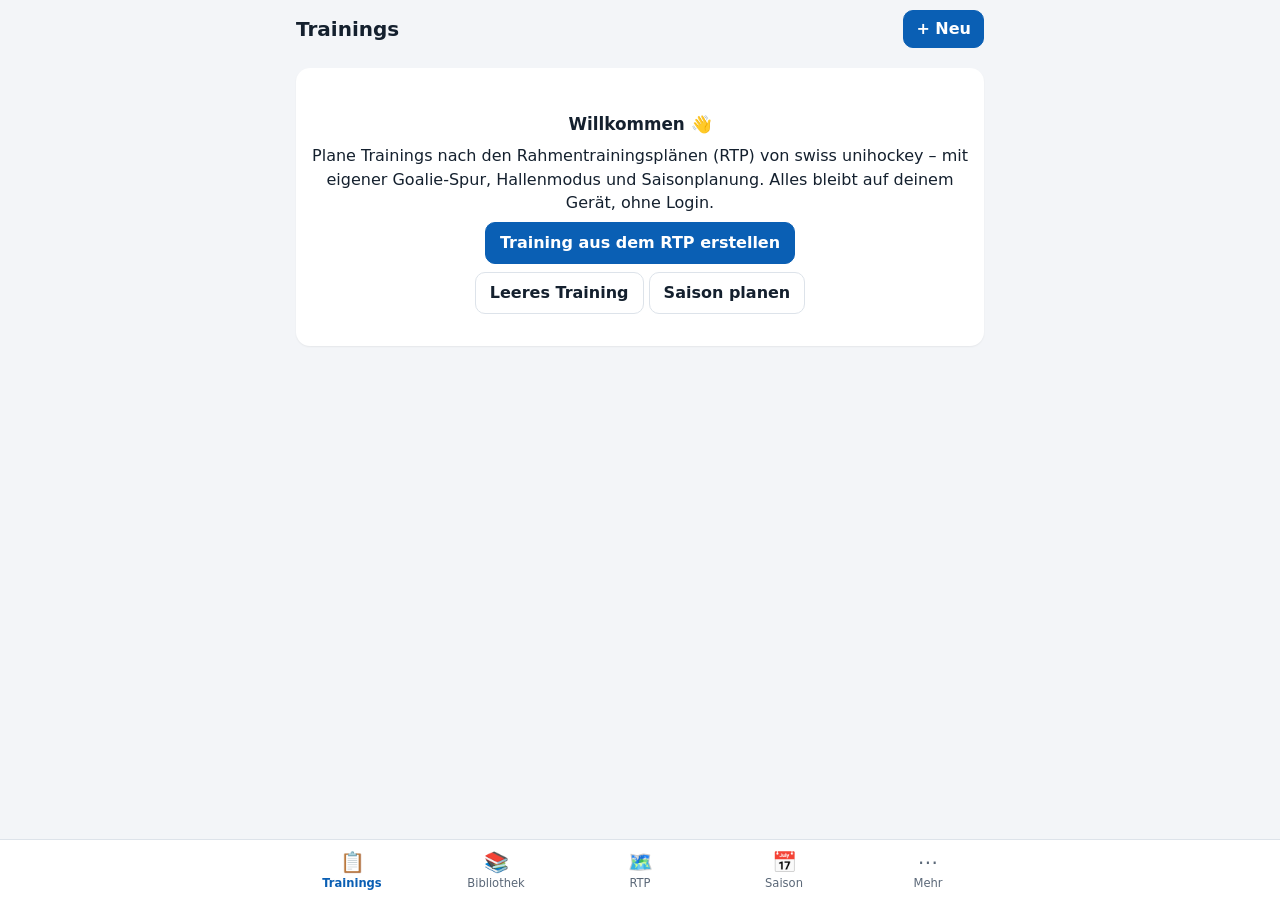
==== index.html @ 9d5b7905 "Unihockey-Trainingsplaner: erste Version Co-Authored-By: Claude Fable 5.2 <noreply@anthropic.com>" ====
<!doctype html>
<html lang="de">
<head>
<meta charset="utf-8">
<meta name="viewport" content="width=device-width,initial-scale=1,viewport-fit=cover">
<title>Unihockey Trainingsplaner</title>
<meta name="description" content="Trainings nach den Rahmentrainingsplänen planen – mit Goalie-Spur, Hallenmodus und Saisonplanung. Ohne Login, offline nutzbar.">
<meta name="theme-color" content="#0a5fb4">
<meta name="mobile-web-app-capable" content="yes">
<meta name="apple-mobile-web-app-capable" content="yes">
<meta name="apple-mobile-web-app-title" content="Trainingsplaner">
<link rel="manifest" href="manifest.webmanifest">
<link rel="icon" href="icon-192.png">
<link rel="apple-touch-icon" href="icon-192.png">
<link rel="stylesheet" href="style.css">
</head>
<body>
<main id="app"></main>
<nav id="nav"></nav>
<div id="modal"></div>
<div id="toast"></div>
<script src="data-rtp.js"></script>
<script src="data-goalie.js"></script>
<script src="qrcode.js"></script>
<script src="app.js"></script>
</body>
</html>
---- style.css ----
:root {
  --bg: #f3f5f8; --card: #fff; --text: #14202e; --muted: #5b6878; --line: #dde3ea; --pri: #0a5fb4; --pri-t: #fff;
  --gbg: #fff3e3; --gfg: #a5540a; --danger: #c0392b; --c: #6b7785; --nav: 60px;
}
@media (prefers-color-scheme: dark) {
  :root { --bg: #0e141b; --card: #18212b; --text: #e8eef5; --muted: #9aa8b8; --line: #2a3644; --pri: #4b9df0; --pri-t: #06182b; --gbg: #33250f; --gfg: #f0b673; --danger: #ef6b5c; }
}
* { box-sizing: border-box; -webkit-tap-highlight-color: transparent; }
html { -webkit-text-size-adjust: 100%; }
body { margin: 0; background: var(--bg); color: var(--text); font: 16px/1.45 system-ui, -apple-system, "Segoe UI", Roboto, sans-serif; overscroll-behavior-y: contain; }
#app { max-width: 720px; margin: 0 auto; padding: 0 16px calc(var(--nav) + 28px + env(safe-area-inset-bottom)); }
a { color: var(--pri); text-decoration: none; }
h1 { font-size: 1.25rem; margin: 0; flex: 1; overflow: hidden; text-overflow: ellipsis; white-space: nowrap; }
h2 { font-size: 1.05rem; margin: 20px 0 8px; } h3 { font-size: .95rem; margin: 16px 0 6px; }
.nomargin { margin: 0 0 4px; } p { margin: 8px 0; } ul { margin: 6px 0; padding-left: 20px; }
.muted { color: var(--muted); } .small { font-size: .86rem; } .center { text-align: center; justify-content: center; } .nowrap { white-space: nowrap; } .warn { color: var(--danger); }
.top { position: sticky; top: 0; z-index: 5; display: flex; align-items: center; gap: 10px; padding: calc(10px + env(safe-area-inset-top)) 0 10px; background: var(--bg); }
.back { font-size: 2rem; line-height: 1; padding: 0 10px 4px 0; }
.card { display: block; background: var(--card); color: var(--text); border-radius: 14px; padding: 12px 14px; margin: 10px 0; box-shadow: 0 1px 2px rgba(0, 0, 0, .06); }
.item, .lcard, .week[style] { border-left: 5px solid var(--c); }
.row { display: flex; align-items: center; gap: 8px; } .row.wrap { flex-wrap: wrap; } .grow { flex: 1; } .col { display: flex; flex-direction: column; gap: 8px; }
.row > b:first-child { flex: 1; min-width: 0; }
.grid2 { display: grid; grid-template-columns: 1fr 1fr; gap: 10px; }
.btn { display: inline-flex; align-items: center; justify-content: center; gap: 6px; min-height: 42px; padding: 8px 14px; border-radius: 10px; border: 1px solid var(--line); background: var(--card); color: var(--text); font: inherit; font-weight: 600; cursor: pointer; }
.btn.pri { background: var(--pri); color: var(--pri-t); border-color: var(--pri); }
.btn.sm { min-height: 34px; padding: 4px 10px; font-size: .86rem; } .btn.big { min-height: 54px; font-size: 1.1rem; flex: 1; }
.btn.block { width: 100%; margin: 10px 0; } .btn.danger { color: var(--danger); } .btn.gbtn { color: var(--gfg); background: var(--gbg); border-color: transparent; }
.btn:disabled { opacity: .4; }
label { display: block; font-size: .8rem; color: var(--muted); margin: 10px 0 0; }
input, select, textarea { width: 100%; font: inherit; color: var(--text); background: var(--bg); border: 1px solid var(--line); border-radius: 10px; padding: 9px 10px; margin-top: 3px; min-height: 42px; }
textarea { resize: vertical; line-height: 1.4; }
input.title { font-size: 1.15rem; font-weight: 700; background: transparent; border-color: transparent; padding-left: 0; }
input[type=search] { margin: 4px 0 8px; background: var(--card); }
details > summary { cursor: pointer; padding: 8px 0; font-weight: 600; } details.card > summary { padding: 2px 0; }
.dot { display: inline-block; width: 10px; height: 10px; border-radius: 50%; margin-right: 6px; background: var(--c); }
.chips { display: flex; flex-wrap: wrap; gap: 6px; margin: 8px 0; }
.chip { display: inline-flex; align-items: center; min-height: 32px; padding: 3px 11px; border-radius: 16px; border: 1px solid var(--line); background: var(--card); color: var(--text); font: inherit; font-size: .84rem; cursor: pointer; }
span.chip { min-height: 24px; cursor: default; } .chip[style] { border-color: var(--c); color: var(--c); }
.chip.sel { background: var(--pri); border-color: var(--pri); color: var(--pri-t); }
.bar { display: flex; height: 6px; border-radius: 3px; overflow: hidden; gap: 2px; margin-top: 8px; } .bar i { display: block; }
.item .name { flex: 1; min-width: 0; font-weight: 600; background: transparent; border-color: transparent; padding-left: 2px; }
.item .min { width: 54px; padding: 9px 6px; text-align: right; flex: none; }
.tog { border: 0; background: none; color: var(--muted); font-size: 1.1rem; min-width: 26px; padding: 0; min-height: 42px; cursor: pointer; }
.gline { color: var(--muted); padding: 2px 0 2px 34px; overflow: hidden; text-overflow: ellipsis; white-space: nowrap; cursor: pointer; }
.gbox { background: var(--gbg); border-radius: 10px; padding: 10px 12px; margin: 10px 0; } .gbox > b { color: var(--gfg); } .gbox p { margin: 4px 0; }
.gbox input, .gbox select, .gbox textarea { background: var(--card); }
.acts { margin-top: 12px; } .sum { margin: 14px 2px 4px; } .foot { margin-top: 22px; }
.pickbar { background: var(--pri); color: var(--pri-t); } .empty { text-align: center; padding: 24px 16px; }
.slot { padding: 6px 0; border-top: 1px solid var(--line); } .slot:first-of-type { border-top: 0; }
.week.hol { opacity: .55; } .week.now { outline: 2px solid var(--pri); }
#nav { position: fixed; left: 0; right: 0; bottom: 0; z-index: 10; display: flex; justify-content: center; background: var(--card); border-top: 1px solid var(--line); padding-bottom: env(safe-area-inset-bottom); }
#nav a { flex: 1; max-width: 144px; height: var(--nav); display: flex; flex-direction: column; align-items: center; justify-content: center; font-size: .72rem; color: var(--muted); }
#nav a span { font-size: 1.25rem; line-height: 1.3; } #nav a.on { color: var(--pri); font-weight: 700; }
#modal { display: none; } #modal.on { display: block; position: fixed; inset: 0; z-index: 20; }
.backdrop { position: absolute; inset: 0; background: rgba(0, 0, 0, .5); }
.sheet { position: absolute; left: 0; right: 0; bottom: 0; max-width: 720px; margin: 0 auto; max-height: 90vh; overflow: auto; background: var(--card); border-radius: 18px 18px 0 0; padding: 6px 18px calc(20px + env(safe-area-inset-bottom)); }
.qr { max-width: 280px; margin: 12px auto; background: #fff; padding: 6px; border-radius: 10px; } .qr svg { display: block; width: 100%; height: auto; }
#toast { position: fixed; left: 50%; bottom: calc(var(--nav) + 20px + env(safe-area-inset-bottom)); transform: translateX(-50%) translateY(20px); background: #14202e; color: #fff; padding: 9px 16px; border-radius: 20px; font-size: .9rem; opacity: 0; pointer-events: none; transition: .2s; z-index: 30; white-space: nowrap; }
#toast.on { opacity: 1; transform: translateX(-50%); }
/* Hallenmodus */
body.running #nav { display: none; } body.running #app { padding-bottom: 110px; }
.runtop { padding: calc(10px + env(safe-area-inset-top)) 0 8px; }
.dots { display: flex; gap: 3px; margin: 4px 0 14px; } .dots i { height: 8px; border-radius: 4px; background: var(--line); cursor: pointer; } .dots i.done { background: var(--muted); } .dots i.cur { background: var(--c); }
.runname { white-space: normal; font-size: 1.7rem; line-height: 1.2; text-align: center; border-bottom: 4px solid var(--c); padding-bottom: 8px; }
.clock { font-size: 4.6rem; font-weight: 800; text-align: center; font-variant-numeric: tabular-nums; line-height: 1.15; } .clock.over { color: var(--danger); }
.run .card p, .run .gbox p { font-size: 1.05rem; }
.runnav { position: fixed; left: 0; right: 0; bottom: 0; max-width: 720px; margin: 0 auto; padding: 10px 16px calc(12px + env(safe-area-inset-bottom)); background: var(--bg); }
@media print {
  #nav, .top .btn, .back, #toast { display: none !important; } body { background: #fff; color: #000; } .top { position: static; }
  .card { box-shadow: none; border: 1px solid #ccc; break-inside: avoid; } #app { max-width: none; padding: 0; }
}
/* Blöcke, Auswahl, Rückgängig */
.top .btn { min-height: 38px; padding: 6px 12px; }
.ghead { margin-top: 18px; } .ghead h2 { flex: 1; margin: 0; min-width: 0; }
.tcard.past { opacity: .6; } .tcard.picked { outline: 2px solid var(--pri); } .tcard[data-a] { cursor: pointer; }
.selbar { position: sticky; top: 58px; z-index: 4; } .selbar b { flex: 1; }
#toast.act { pointer-events: auto; } #toast button { margin-left: 10px; background: none; border: 0; color: #7cc0ff; font: inherit; font-weight: 700; cursor: pointer; padding: 4px; }
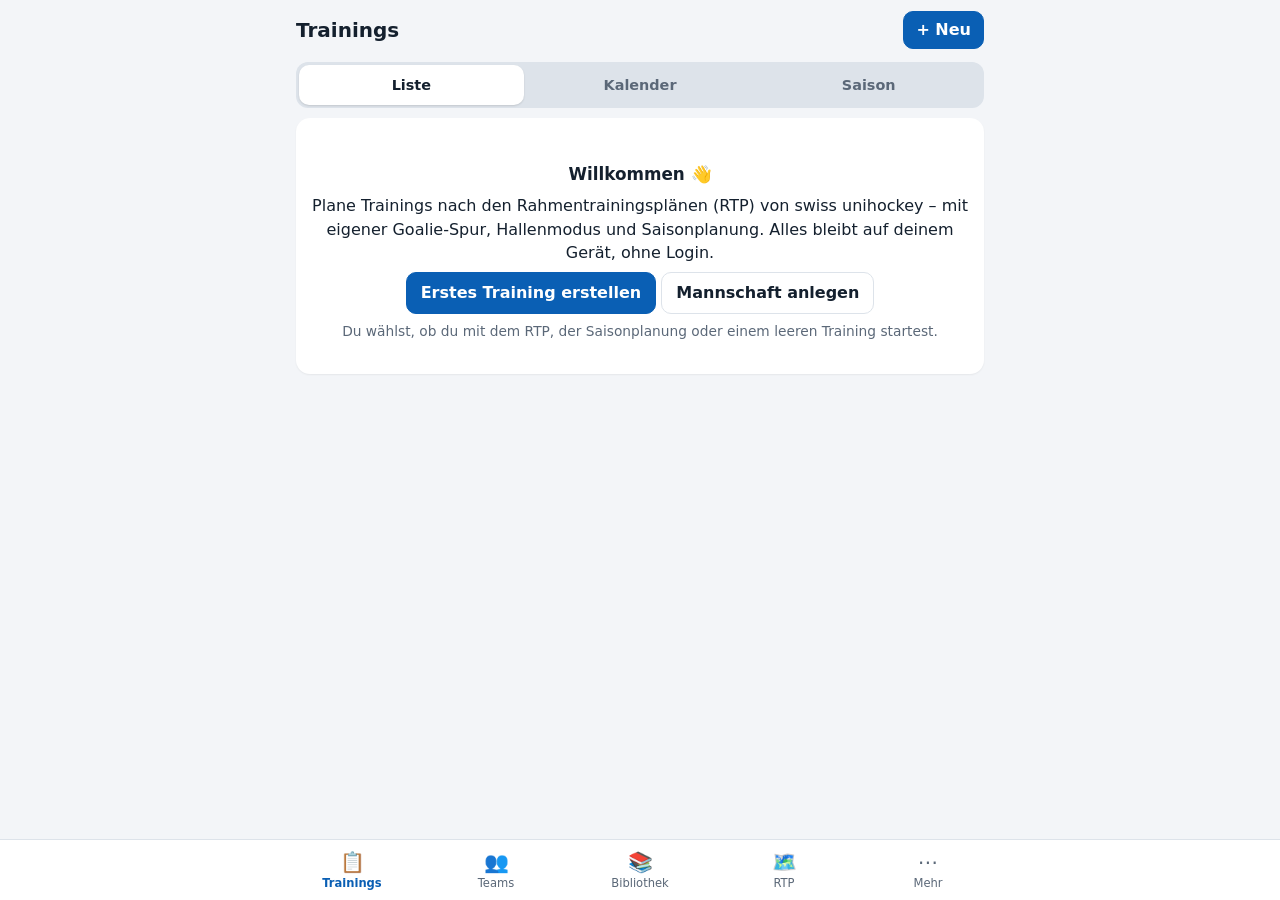
==== commit 65fc86bd: "UTP-Erklärungen schneller öffnen: Verbindung vorab aufbauen Co-Authored-By: Claude Fable 5.2 <norepl" ====
--- a/index.html
+++ b/index.html
@@ -9,6 +9,8 @@
 <meta name="mobile-web-app-capable" content="yes">
 <meta name="apple-mobile-web-app-capable" content="yes">
 <meta name="apple-mobile-web-app-title" content="Trainingsplaner">
+<link rel="preconnect" href="https://utp.swissunihockey.ch">
+<link rel="dns-prefetch" href="https://utp.swissunihockey.ch">
 <link rel="manifest" href="manifest.webmanifest">
 <link rel="icon" href="icon-192.png">
 <link rel="apple-touch-icon" href="icon-192.png">
--- a/style.css
+++ b/style.css
@@ -14,8 +14,12 @@
 h2 { font-size: 1.05rem; margin: 20px 0 8px; } h3 { font-size: .95rem; margin: 16px 0 6px; }
 .nomargin { margin: 0 0 4px; } p { margin: 8px 0; } ul { margin: 6px 0; padding-left: 20px; }
 .muted { color: var(--muted); } .small { font-size: .86rem; } .center { text-align: center; justify-content: center; } .nowrap { white-space: nowrap; } .warn { color: var(--danger); }
-.top { position: sticky; top: 0; z-index: 5; display: flex; align-items: center; gap: 10px; padding: calc(10px + env(safe-area-inset-top)) 0 10px; background: var(--bg); }
-.back { font-size: 2rem; line-height: 1; padding: 0 10px 4px 0; }
+.top { position: sticky; top: 0; z-index: 5; padding: calc(8px + env(safe-area-inset-top)) 0 8px; background: var(--bg); }
+.trow { display: flex; align-items: center; gap: 10px; min-height: 44px; } .ttl { flex: 1; min-width: 0; } .sub { font-size: .8rem; color: var(--muted); overflow: hidden; text-overflow: ellipsis; white-space: nowrap; }
+.back { display: inline-flex; align-items: center; gap: 2px; min-height: 44px; font-size: 1.9rem; line-height: 1; padding: 0 6px 3px 0; flex: none; } .back span { font-size: .88rem; font-weight: 600; padding-bottom: 3px; max-width: 5.5em; overflow: hidden; text-overflow: ellipsis; white-space: nowrap; }
+.ctx { display: flex; flex-wrap: wrap; align-items: center; gap: 8px; margin-top: 6px; padding: 8px 10px; border-radius: 12px; background: var(--pri); color: var(--pri-t); font-size: .86rem; line-height: 1.3; } .ctx .btn { background: transparent; color: var(--pri-t); border-color: currentColor; }
+.steps { display: flex; gap: 4px; flex: 0 0 100%; } .steps i { flex: 1; height: 4px; border-radius: 2px; background: rgba(255,255,255,.35); } .steps i.on { background: var(--pri-t); }
+.card.okbar { display: flex; align-items: center; gap: 8px; border-left: 5px solid #2e9e6b; } .card.choice { width: 100%; text-align: left; border: 0; font: inherit; cursor: pointer; display: flex; flex-direction: column; gap: 4px; padding: 16px; min-height: 64px; }
 .card { display: block; background: var(--card); color: var(--text); border-radius: 14px; padding: 12px 14px; margin: 10px 0; box-shadow: 0 1px 2px rgba(0, 0, 0, .06); }
 .item, .lcard, .week[style] { border-left: 5px solid var(--c); }
 .row { display: flex; align-items: center; gap: 8px; } .row.wrap { flex-wrap: wrap; } .grow { flex: 1; } .col { display: flex; flex-direction: column; gap: 8px; }
@@ -45,7 +49,7 @@
 .gbox { background: var(--gbg); border-radius: 10px; padding: 10px 12px; margin: 10px 0; } .gbox > b { color: var(--gfg); } .gbox p { margin: 4px 0; }
 .gbox input, .gbox select, .gbox textarea { background: var(--card); }
 .acts { margin-top: 12px; } .sum { margin: 14px 2px 4px; } .foot { margin-top: 22px; }
-.pickbar { background: var(--pri); color: var(--pri-t); } .empty { text-align: center; padding: 24px 16px; }
+.empty { text-align: center; padding: 24px 16px; }
 .slot { padding: 6px 0; border-top: 1px solid var(--line); } .slot:first-of-type { border-top: 0; }
 .week.hol { opacity: .55; } .week.now { outline: 2px solid var(--pri); }
 #nav { position: fixed; left: 0; right: 0; bottom: 0; z-index: 10; display: flex; justify-content: center; background: var(--card); border-top: 1px solid var(--line); padding-bottom: env(safe-area-inset-bottom); }
@@ -66,7 +70,7 @@
 .run .card p, .run .gbox p { font-size: 1.05rem; }
 .runnav { position: fixed; left: 0; right: 0; bottom: 0; max-width: 720px; margin: 0 auto; padding: 10px 16px calc(12px + env(safe-area-inset-bottom)); background: var(--bg); }
 @media print {
-  #nav, .top .btn, .back, #toast { display: none !important; } body { background: #fff; color: #000; } .top { position: static; }
+  #nav, .top .btn, .back, #toast, .utp, .ctx { display: none !important; } body { background: #fff; color: #000; } .top { position: static; }
   .card { box-shadow: none; border: 1px solid #ccc; break-inside: avoid; } #app { max-width: none; padding: 0; }
 }
 /* Blöcke, Auswahl, Rückgängig */
@@ -75,3 +79,20 @@
 .tcard.past { opacity: .6; } .tcard.picked { outline: 2px solid var(--pri); } .tcard[data-a] { cursor: pointer; }
 .selbar { position: sticky; top: 58px; z-index: 4; } .selbar b { flex: 1; }
 #toast.act { pointer-events: auto; } #toast button { margin-left: 10px; background: none; border: 0; color: #7cc0ff; font: inherit; font-weight: 700; cursor: pointer; padding: 4px; }
+
+/* RTP-Zusammenfassung */
+.rtpsum { border-left: 4px solid var(--pri); } .rtpsum > summary, .rs-h { font-weight: 600; font-size: .95rem; display: block; }
+.rtpsum .rs-v { margin: 0 0 8px; } .rtpsum .small.muted { margin-top: 8px; } .rtpsum .rs-sec { margin: 4px 0 0; }
+.run .rtpsum p { font-size: .95rem; }
+
+/* Mannschaften, Umschalter */
+.seg { display: flex; gap: 4px; padding: 3px; margin: 2px 0 8px; border-radius: 12px; background: var(--line); } .seg a { flex: 1; text-align: center; padding: 8px 6px; min-height: 40px; border-radius: 10px; color: var(--muted); font-weight: 600; font-size: .9rem; display: flex; align-items: center; justify-content: center; } .seg a.on { background: var(--card); color: var(--text); box-shadow: 0 1px 2px rgba(0,0,0,.12); }
+.chip.swatch { width: 40px; min-height: 40px; padding: 0; border-radius: 50%; border: 3px solid transparent; } .chip.swatch.sel { border-color: var(--text); background: var(--c); }
+.tcard .dot, .chip .dot { margin-right: 5px; }
+
+/* Kalender */
+.calnav { margin: 4px 0 8px; } .calnav .btn { min-width: 48px; font-size: 1.3rem; } .calnav b { font-size: 1.05rem; }
+.cal-h, .cal-g { display: grid; grid-template-columns: repeat(7, 1fr); gap: 3px; } .cal-h span { text-align: center; font-size: .75rem; color: var(--muted); padding: 2px 0 4px; }
+.cal-d { min-height: 52px; padding: 4px 2px; border: 1px solid var(--line); border-radius: 10px; background: var(--card); color: var(--text); font: inherit; display: flex; flex-direction: column; align-items: center; justify-content: flex-start; gap: 4px; cursor: pointer; }
+.cal-d .n { font-size: .9rem; font-weight: 600; line-height: 1.2; } .cal-d.oth { opacity: .45; } .cal-d.today .n { background: var(--pri); color: var(--pri-t); border-radius: 50%; min-width: 24px; text-align: center; } .cal-d.sel { outline: 2px solid var(--pri); outline-offset: -1px; }
+.cal-d .dots { display: flex; gap: 3px; align-items: center; min-height: 8px; } .cal-d .dots i { width: 8px; height: 8px; border-radius: 50%; display: block; } .cal-d .dots b { font-size: .65rem; color: var(--muted); }
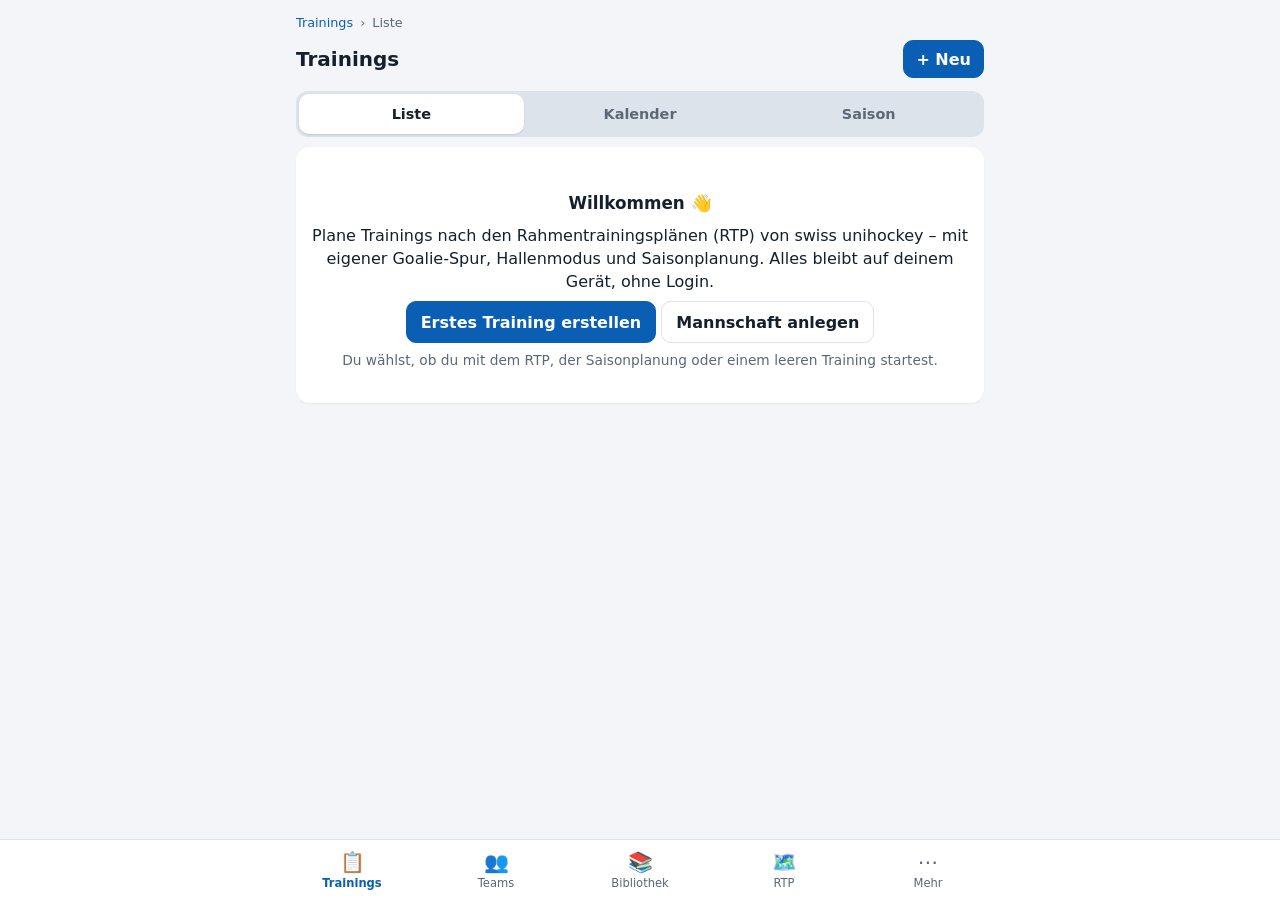
==== commit 0af7a4b7: "Athletik der D-Junioren als einzelne Uebungen mit RTP-Angaben; Swiss Way Warm-up mit Tagesauswahl Pr" ====
--- a/index.html
+++ b/index.html
@@ -23,7 +23,10 @@
 <div id="toast"></div>
 <script src="data-rtp.js"></script>
 <script src="data-goalie.js"></script>
+<script src="data-swissway.js"></script>
+<script src="data-utp.js"></script>
 <script src="qrcode.js"></script>
+<script src="sync-config.js"></script>
 <script src="app.js"></script>
 </body>
 </html>
--- a/style.css
+++ b/style.css
@@ -61,6 +61,14 @@
 .qr { max-width: 280px; margin: 12px auto; background: #fff; padding: 6px; border-radius: 10px; } .qr svg { display: block; width: 100%; height: auto; }
 #toast { position: fixed; left: 50%; bottom: calc(var(--nav) + 20px + env(safe-area-inset-bottom)); transform: translateX(-50%) translateY(20px); background: #14202e; color: #fff; padding: 9px 16px; border-radius: 20px; font-size: .9rem; opacity: 0; pointer-events: none; transition: .2s; z-index: 30; white-space: nowrap; }
 #toast.on { opacity: 1; transform: translateX(-50%); }
+/* Brotkrumen (Kopfzeile): alle Ebenen ausser der letzten sind Links; bei Platzmangel scrollt nur die Leiste */
+.crumbs { display: flex; align-items: center; gap: 5px; overflow-x: auto; white-space: nowrap; font-size: .8rem; line-height: 1.2; margin: 0 -2px; scrollbar-width: none; overscroll-behavior-x: contain; }
+.crumbs::-webkit-scrollbar { display: none; }
+.crumbs > * { flex: none; max-width: 13em; overflow: hidden; text-overflow: ellipsis; padding: 7px 2px; }
+.crumbs i { font-style: normal; color: var(--muted); padding-left: 0; padding-right: 0; }
+.crumbs a { color: var(--pri); } .crumbs .cur { color: var(--muted); }
+.crumbs.run { padding-top: env(safe-area-inset-top); font-size: .72rem; margin: 0; } .crumbs.run > * { padding-top: 4px; padding-bottom: 0; color: var(--muted); }
+.run .crumbs + .runtop { padding-top: 2px; }
 /* Hallenmodus */
 body.running #nav { display: none; } body.running #app { padding-bottom: 110px; }
 .runtop { padding: calc(10px + env(safe-area-inset-top)) 0 8px; }
@@ -70,14 +78,14 @@
 .run .card p, .run .gbox p { font-size: 1.05rem; }
 .runnav { position: fixed; left: 0; right: 0; bottom: 0; max-width: 720px; margin: 0 auto; padding: 10px 16px calc(12px + env(safe-area-inset-bottom)); background: var(--bg); }
 @media print {
-  #nav, .top .btn, .back, #toast, .utp, .ctx { display: none !important; } body { background: #fff; color: #000; } .top { position: static; }
+  #nav, .top .btn, .back, .crumbs, #toast, .utp, .ctx { display: none !important; } body { background: #fff; color: #000; } .top { position: static; }
   .card { box-shadow: none; border: 1px solid #ccc; break-inside: avoid; } #app { max-width: none; padding: 0; }
 }
 /* Blöcke, Auswahl, Rückgängig */
 .top .btn { min-height: 38px; padding: 6px 12px; }
 .ghead { margin-top: 18px; } .ghead h2 { flex: 1; margin: 0; min-width: 0; }
 .tcard.past { opacity: .6; } .tcard.picked { outline: 2px solid var(--pri); } .tcard[data-a] { cursor: pointer; }
-.selbar { position: sticky; top: 58px; z-index: 4; } .selbar b { flex: 1; }
+.selbar { position: sticky; top: 92px; z-index: 4; } .selbar b { flex: 1; }
 #toast.act { pointer-events: auto; } #toast button { margin-left: 10px; background: none; border: 0; color: #7cc0ff; font: inherit; font-weight: 700; cursor: pointer; padding: 4px; }
 
 /* RTP-Zusammenfassung */
@@ -90,9 +98,51 @@
 .chip.swatch { width: 40px; min-height: 40px; padding: 0; border-radius: 50%; border: 3px solid transparent; } .chip.swatch.sel { border-color: var(--text); background: var(--c); }
 .tcard .dot, .chip .dot { margin-right: 5px; }
 
+/* Saison: Trainings der Woche */
+.wkt { display: flex; align-items: center; gap: 10px; min-height: 48px; padding: 6px 0; margin-top: 4px; border-top: 1px solid var(--line); color: var(--text); } .wkt.past { opacity: .6; }
+.wkt .wd { flex: none; width: 5.4em; font-weight: 600; font-size: .9rem; } .wkt .wt { flex: 1; min-width: 0; display: flex; flex-direction: column; } .wkt .wt b { font-weight: 600; } .wkt .wt .small { overflow: hidden; text-overflow: ellipsis; white-space: nowrap; }
+.week .chips { margin: 8px 0 0; }
 /* Kalender */
-.calnav { margin: 4px 0 8px; } .calnav .btn { min-width: 48px; font-size: 1.3rem; } .calnav b { font-size: 1.05rem; }
+.calnav { margin: 4px 0 8px; } .calnav .btn { min-width: 48px; font-size: 1.3rem; } .calnav .btn.sm { font-size: .86rem; min-width: 0; } .calnav b { font-size: 1.05rem; }
 .cal-h, .cal-g { display: grid; grid-template-columns: repeat(7, 1fr); gap: 3px; } .cal-h span { text-align: center; font-size: .75rem; color: var(--muted); padding: 2px 0 4px; }
 .cal-d { min-height: 52px; padding: 4px 2px; border: 1px solid var(--line); border-radius: 10px; background: var(--card); color: var(--text); font: inherit; display: flex; flex-direction: column; align-items: center; justify-content: flex-start; gap: 4px; cursor: pointer; }
 .cal-d .n { font-size: .9rem; font-weight: 600; line-height: 1.2; } .cal-d.oth { opacity: .45; } .cal-d.today .n { background: var(--pri); color: var(--pri-t); border-radius: 50%; min-width: 24px; text-align: center; } .cal-d.sel { outline: 2px solid var(--pri); outline-offset: -1px; }
 .cal-d .dots { display: flex; gap: 3px; align-items: center; min-height: 8px; } .cal-d .dots i { width: 8px; height: 8px; border-radius: 50%; display: block; } .cal-d .dots b { font-size: .65rem; color: var(--muted); }
+
+/* Trainingszeiten einer Mannschaft */
+.sess { border: 1px solid var(--line); border-radius: 12px; padding: 2px 10px 10px; margin: 8px 0; } .sess .row { align-items: flex-end; } .sess .row .btn { margin-bottom: 0; flex: none; }
+.sgrid { display: grid; grid-template-columns: 1.45fr 1fr .8fr; gap: 8px; } .sgrid select, .sgrid input { padding-left: 8px; padding-right: 6px; }
+.card.choice.sel { outline: 2px solid var(--pri); } .card.choice:disabled { opacity: .5; } .card.choice { margin: 8px 0; }
+
+/* Athletik-Angaben (RTP) als kleine Tabelle */
+.athbox { background: var(--bg); border-radius: 10px; padding: 8px 12px; margin: 8px 0; }
+.ath { border-collapse: collapse; width: 100%; font-size: .9rem; } .ath th { text-align: left; font-weight: 600; color: var(--muted); padding: 5px 10px 5px 0; vertical-align: top; white-space: nowrap; width: 1%; } .ath td { padding: 5px 0; }
+.ath tr + tr th, .ath tr + tr td { border-top: 1px solid var(--line); } .athbox p { margin: 6px 0 2px; } .run .ath { font-size: 1.05rem; }
+/* Material */
+.matcard { border-left: 4px solid var(--gfg); } .matnone { margin: 6px 2px; }
+
+/* Erklärung (UTP-Text) */
+.expl { border-top: 1px solid var(--line); margin-top: 8px; } .expl > summary { font-weight: 600; } .exb p { margin: 4px 0; } .exb ul { margin: 4px 0; padding-left: 20px; } .exb li.sub { margin-left: 16px; list-style: circle; }
+.exh { font-weight: 700; margin-top: 12px; } .exh2 { font-weight: 600; font-size: .9rem; color: var(--muted); margin-top: 8px; }
+.run .exb p, .run .exb li { font-size: 1.05rem; }
+@media print { .expl { display: none; } }
+.expl.open { border-top: 0; margin: 0 0 8px; padding: 10px 12px; background: var(--bg); border-radius: 10px; }
+.cxbox { background: var(--bg); border-radius: 10px; padding: 10px 12px; margin: 8px 0; } .cxbox textarea { background: var(--card); }
+
+/* Spielerliste, Anwesenheit, J+S */
+.attlink { display: flex; align-items: center; gap: 10px; min-height: 48px; } .attlink b { flex: 1; }
+.att { display: flex; align-items: center; gap: 14px; width: 100%; min-height: 62px; padding: 8px 14px; margin: 8px 0; border-radius: 14px; border: 2px solid var(--line); background: var(--card); color: var(--text); font: inherit; text-align: left; cursor: pointer; }
+.att .box { flex: none; width: 34px; height: 34px; border-radius: 9px; border: 2px solid var(--muted); display: flex; align-items: center; justify-content: center; font-weight: 800; font-size: 1.25rem; }
+.att.on { border-color: var(--pri); } .att.on .box { background: var(--pri); border-color: var(--pri); color: var(--pri-t); } .att.on .box::after { content: '✓'; }
+.att b { font-size: 1.05rem; }
+.prow { display: flex; align-items: center; gap: 8px; width: 100%; min-height: 46px; padding: 6px 2px; border: 0; border-top: 1px solid var(--line); background: none; color: var(--text); font: inherit; text-align: left; cursor: pointer; }
+.prow .pn { flex: 1; min-width: 0; font-weight: 600; overflow: hidden; text-overflow: ellipsis; white-space: nowrap; }
+.tscroll { overflow-x: auto; margin: 10px 0 6px; border: 1px solid var(--line); border-radius: 10px; max-width: 100%; }
+.aw { border-collapse: collapse; font-size: .84rem; width: max-content; min-width: 100%; }
+.aw th, .aw td { padding: 7px 9px; border-bottom: 1px solid var(--line); text-align: center; white-space: nowrap; }
+.aw thead th { font-weight: 600; color: var(--muted); } .aw tbody th { position: sticky; left: 0; z-index: 1; background: var(--card); text-align: left; font-weight: 600; }
+.aw thead th:first-child { position: sticky; left: 0; background: var(--card); text-align: left; z-index: 1; } .aw td.y { color: var(--pri); font-weight: 800; } .aw td.n, .aw td.x { color: var(--muted); } .aw td.tot { font-variant-numeric: tabular-nums; }
+.chk { display: flex; align-items: center; gap: 10px; font-size: .92rem; color: var(--text); margin: 12px 0 4px; } .chk input { width: 24px; height: 24px; min-height: 0; margin: 0; flex: none; }
+.warnbox { border-left: 4px solid var(--danger); background: var(--bg); padding: 10px 12px; border-radius: 10px; margin: 10px 0; font-size: .92rem; }
+.spcard { border-left: 5px solid var(--pri); } .spcard .row { margin: 6px 0; } .spcard .btn { flex: none; }
+.rotop { border-left: 5px solid var(--danger); font-weight: 600; }
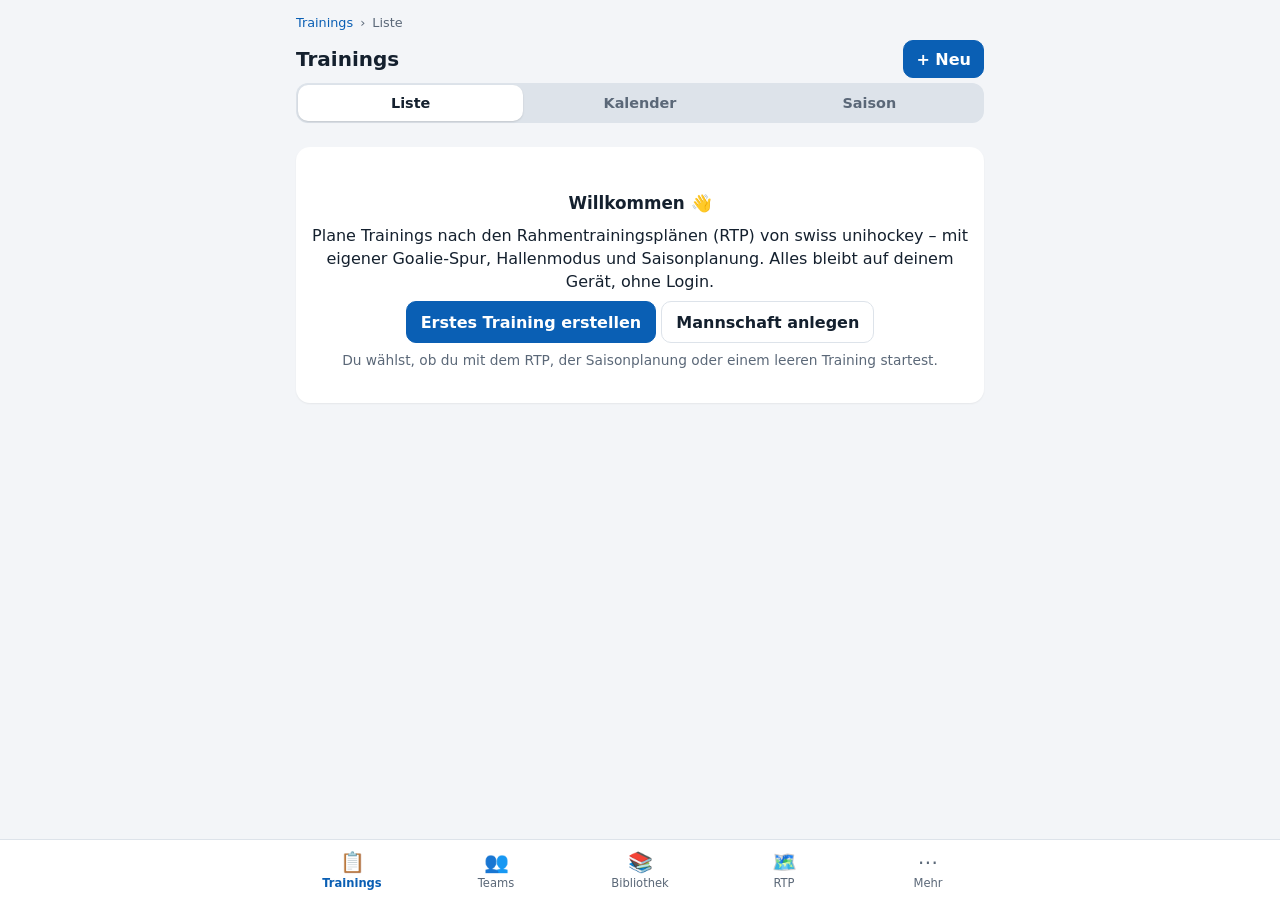
==== commit 54977357: "Browser-Schutz (Content-Security-Policy): nur eigene Skripte, Verbindungen nur zum Supabase-Projekt;" ====
--- a/index.html
+++ b/index.html
@@ -3,6 +3,9 @@
 <head>
 <meta charset="utf-8">
 <meta name="viewport" content="width=device-width,initial-scale=1,viewport-fit=cover">
+<!-- Browser-Schutz: nur eigene Skripte, Netzverbindungen nur zum eigenen Ursprung und zum Supabase-Projekt (localhost:5180 = Test-Server tools/sync-mock.js). Bei neuem Supabase-Projekt die Adresse hier anpassen. -->
+<meta http-equiv="Content-Security-Policy" content="default-src 'self'; script-src 'self'; style-src 'self' 'unsafe-inline'; img-src 'self' data: blob:; font-src 'self'; connect-src 'self' https://pkalqhbueopztvznxukj.supabase.co http://localhost:5180 http://127.0.0.1:5180; worker-src 'self'; manifest-src 'self'; frame-src 'none'; object-src 'none'; base-uri 'none'; form-action 'none'">
+<meta name="referrer" content="no-referrer">
 <title>Unihockey Trainingsplaner</title>
 <meta name="description" content="Trainings nach den Rahmentrainingsplänen planen – mit Goalie-Spur, Hallenmodus und Saisonplanung. Ohne Login, offline nutzbar.">
 <meta name="theme-color" content="#0a5fb4">
--- a/style.css
+++ b/style.css
@@ -40,7 +40,7 @@
 .chips { display: flex; flex-wrap: wrap; gap: 6px; margin: 8px 0; }
 .chip { display: inline-flex; align-items: center; min-height: 32px; padding: 3px 11px; border-radius: 16px; border: 1px solid var(--line); background: var(--card); color: var(--text); font: inherit; font-size: .84rem; cursor: pointer; }
 span.chip { min-height: 24px; cursor: default; } .chip[style] { border-color: var(--c); color: var(--c); }
-.chip.sel { background: var(--pri); border-color: var(--pri); color: var(--pri-t); }
+.chip:disabled { opacity: .45; } .chip.sel { background: var(--pri); border-color: var(--pri); color: var(--pri-t); }
 .bar { display: flex; height: 6px; border-radius: 3px; overflow: hidden; gap: 2px; margin-top: 8px; } .bar i { display: block; }
 .item .name { flex: 1; min-width: 0; font-weight: 600; background: transparent; border-color: transparent; padding-left: 2px; }
 .item .min { width: 54px; padding: 9px 6px; text-align: right; flex: none; }
@@ -78,14 +78,14 @@
 .run .card p, .run .gbox p { font-size: 1.05rem; }
 .runnav { position: fixed; left: 0; right: 0; bottom: 0; max-width: 720px; margin: 0 auto; padding: 10px 16px calc(12px + env(safe-area-inset-bottom)); background: var(--bg); }
 @media print {
-  #nav, .top .btn, .back, .crumbs, #toast, .utp, .ctx { display: none !important; } body { background: #fff; color: #000; } .top { position: static; }
+  #nav, .top .btn, .back, .crumbs, .tnav, #toast, .utp, .ctx { display: none !important; } body { background: #fff; color: #000; } .top { position: static; }
   .card { box-shadow: none; border: 1px solid #ccc; break-inside: avoid; } #app { max-width: none; padding: 0; }
 }
 /* Blöcke, Auswahl, Rückgängig */
 .top .btn { min-height: 38px; padding: 6px 12px; }
 .ghead { margin-top: 18px; } .ghead h2 { flex: 1; margin: 0; min-width: 0; }
 .tcard.past { opacity: .6; } .tcard.picked { outline: 2px solid var(--pri); } .tcard[data-a] { cursor: pointer; }
-.selbar { position: sticky; top: 92px; z-index: 4; } .selbar b { flex: 1; }
+.selbar { position: sticky; top: calc(var(--hh, 92px) + 4px); z-index: 4; } .selbar b { flex: 1; }
 #toast.act { pointer-events: auto; } #toast button { margin-left: 10px; background: none; border: 0; color: #7cc0ff; font: inherit; font-weight: 700; cursor: pointer; padding: 4px; }
 
 /* RTP-Zusammenfassung */
@@ -93,6 +93,20 @@
 .rtpsum .rs-v { margin: 0 0 8px; } .rtpsum .small.muted { margin-top: 8px; } .rtpsum .rs-sec { margin: 4px 0 0; }
 .run .rtpsum p { font-size: .95rem; }
 
+/* Umschalter und Mannschaftsfilter in der Kopfzeile */
+.top .seg { margin: 2px 0 6px; padding: 2px; } .top .seg a { min-height: 36px; padding: 5px 6px; }
+.top .chips.one { position: relative; flex-wrap: nowrap; overflow-x: auto; margin: 0 -2px; padding: 0 2px 2px; scrollbar-width: none; overscroll-behavior-x: contain; } .top .chips.one::-webkit-scrollbar { display: none; } .top .chips.one .chip { flex: none; white-space: nowrap; }
+.week { scroll-margin-top: calc(var(--hh, 120px) + 10px); }
+/* Blättern zwischen Trainings (Kopfzeile von Editor und Übersicht) */
+.tnav { display: flex; gap: 8px; margin-top: 6px; } .tnav .nv { flex: 1; min-width: 0; display: flex; flex-direction: column; justify-content: center; min-height: 44px; padding: 3px 10px; border-radius: 10px; border: 1px solid var(--line); background: var(--card); color: var(--text); line-height: 1.25; }
+.tnav .nv.n { text-align: right; } .tnav .nv b { font-size: .88rem; color: var(--pri); } .tnav .nv small { font-size: .72rem; color: var(--muted); overflow: hidden; text-overflow: ellipsis; white-space: nowrap; } .tnav .nv.dis { opacity: .45; } .tnav .nv.dis b { color: var(--muted); }
+/* Eigene Übung: Pflichtfelder, Auswahl-Chips, gesperrter Name */
+.fgrp { margin: 14px 0 4px; } .fgrp .chips { margin: 4px 0 6px; } .flab { font-size: .8rem; color: var(--muted); }
+.fgrp.bad { border-left: 3px solid var(--danger); padding-left: 9px; } .fgrp.bad .flab, label.bad { color: var(--danger); } label.bad input, label.bad textarea { border-color: var(--danger); }
+.reqmsg { display: block; color: var(--danger); font-size: .8rem; margin-top: 3px; } .req { color: var(--danger); font-style: normal; }
+.chips.wrapt .chip { white-space: normal; text-align: left; line-height: 1.25; padding: 6px 12px; border-radius: 14px; min-height: 36px; }
+.item .name.ro { display: flex; align-items: center; min-height: 42px; padding: 8px 2px; line-height: 1.3; overflow-wrap: anywhere; cursor: pointer; }
+.bad { scroll-margin-top: calc(var(--hh, 100px) + 12px); }
 /* Mannschaften, Umschalter */
 .seg { display: flex; gap: 4px; padding: 3px; margin: 2px 0 8px; border-radius: 12px; background: var(--line); } .seg a { flex: 1; text-align: center; padding: 8px 6px; min-height: 40px; border-radius: 10px; color: var(--muted); font-weight: 600; font-size: .9rem; display: flex; align-items: center; justify-content: center; } .seg a.on { background: var(--card); color: var(--text); box-shadow: 0 1px 2px rgba(0,0,0,.12); }
 .chip.swatch { width: 40px; min-height: 40px; padding: 0; border-radius: 50%; border: 3px solid transparent; } .chip.swatch.sel { border-color: var(--text); background: var(--c); }
@@ -146,3 +160,23 @@
 .warnbox { border-left: 4px solid var(--danger); background: var(--bg); padding: 10px 12px; border-radius: 10px; margin: 10px 0; font-size: .92rem; }
 .spcard { border-left: 5px solid var(--pri); } .spcard .row { margin: 6px 0; } .spcard .btn { flex: none; }
 .rotop { border-left: 5px solid var(--danger); font-weight: 600; }
+
+/* Training abschliessen: Anwesenheit, Reflexion */
+.pk { min-height: 44px; padding: 6px 4px; border-radius: 10px; border: 1px solid var(--line); background: var(--card); color: var(--text); font: inherit; font-size: 1rem; cursor: pointer; flex: 1; min-width: 0; }
+.pk.sel { background: var(--pri); border-color: var(--pri); color: var(--pri-t); font-weight: 700; } .pk:disabled { opacity: .5; }
+.pk.mid:not(.sel) { border-style: dashed; }
+.pick3 { display: flex; gap: 6px; margin: 8px 0 2px; } .pick3 .pk { min-height: 46px; }
+.scale { display: grid; grid-template-columns: repeat(5, 1fr); gap: 6px; margin-top: 6px; } .scale-l { display: flex; justify-content: space-between; gap: 6px; margin: 3px 2px 0; } .scale-l span { flex: 1; text-align: center; } .scale-l span:first-child { text-align: left; } .scale-l span:last-child { text-align: right; }
+.rfs { margin-top: 14px; } .rfz { margin: 6px 0 2px; }
+.rfx { border-top: 1px solid var(--line); padding: 8px 0 4px; } .rfx:first-of-type { border-top: 0; } .rfx .row { align-items: center; }
+.rfx .nm, .rfp .nm { flex: 1; min-width: 0; font-weight: 600; overflow-wrap: anywhere; } .rfx .pick3 { width: 156px; flex: none; margin: 0; } .rfp .pick3 { width: 206px; flex: none; margin: 0; }
+.rfwhy[hidden] { display: none; } .rfx .rfwhy { margin: 4px 0 6px; }
+.rfp { border-top: 1px solid var(--line); padding: 6px 0; } .rfp .pk { font-size: .86rem; }
+.rfbar { position: sticky; bottom: calc(var(--nav) + 8px + env(safe-area-inset-bottom)); z-index: 4; display: flex; align-items: center; gap: 10px; margin: 14px 0 0; padding: 10px 12px; border-radius: 14px; background: var(--card); box-shadow: 0 2px 10px rgba(0, 0, 0, .18); }
+.rfprog { flex: 1; min-width: 0; font-size: .86rem; line-height: 1.3; } .rfprog b { display: block; } .rfbarw { display: block; height: 5px; border-radius: 3px; background: var(--line); margin-top: 4px; overflow: hidden; } .rfbarw i { display: block; height: 100%; background: var(--pri); }
+.rfbar .btn { flex: none; }
+.rfprev { border-left: 5px solid var(--gfg); } .rfcard { border-left: 5px solid var(--pri); } .rfcard p { margin: 4px 0; }
+.rftag { display: inline-block; margin-top: 6px; padding: 4px 10px; min-height: 30px; border-radius: 15px; border: 1px dashed var(--muted); color: var(--muted); font-size: .8rem; cursor: pointer; } .rftag.ok { border-style: solid; border-color: #2e9e6b; color: #2e9e6b; }
+.rfhint { margin: 6px 0 0; color: var(--gfg); } .rbrow { display: block; padding: 8px 0; border-top: 1px solid var(--line); color: var(--text); }
+@media print { .noprint, .rfbar, .rftag { display: none !important; } }
+.runnav .runend { flex: 1.7; }
